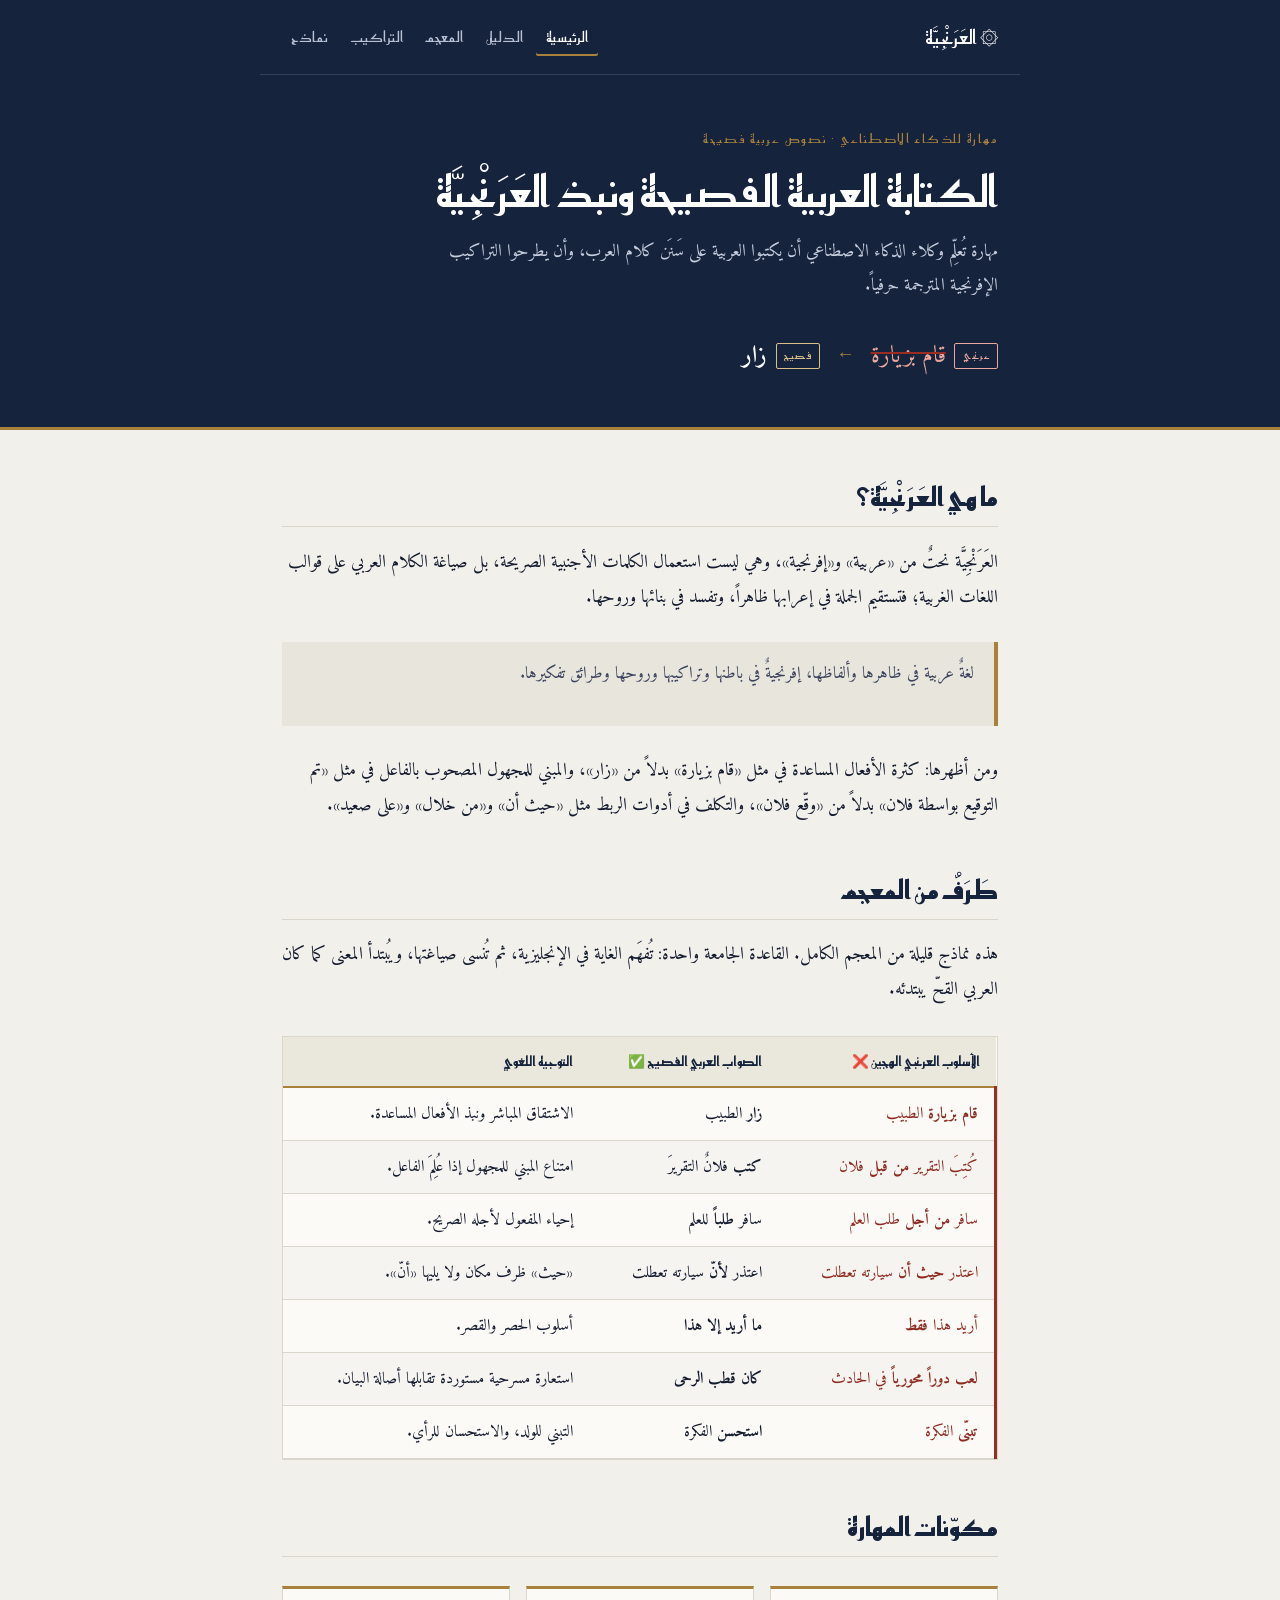
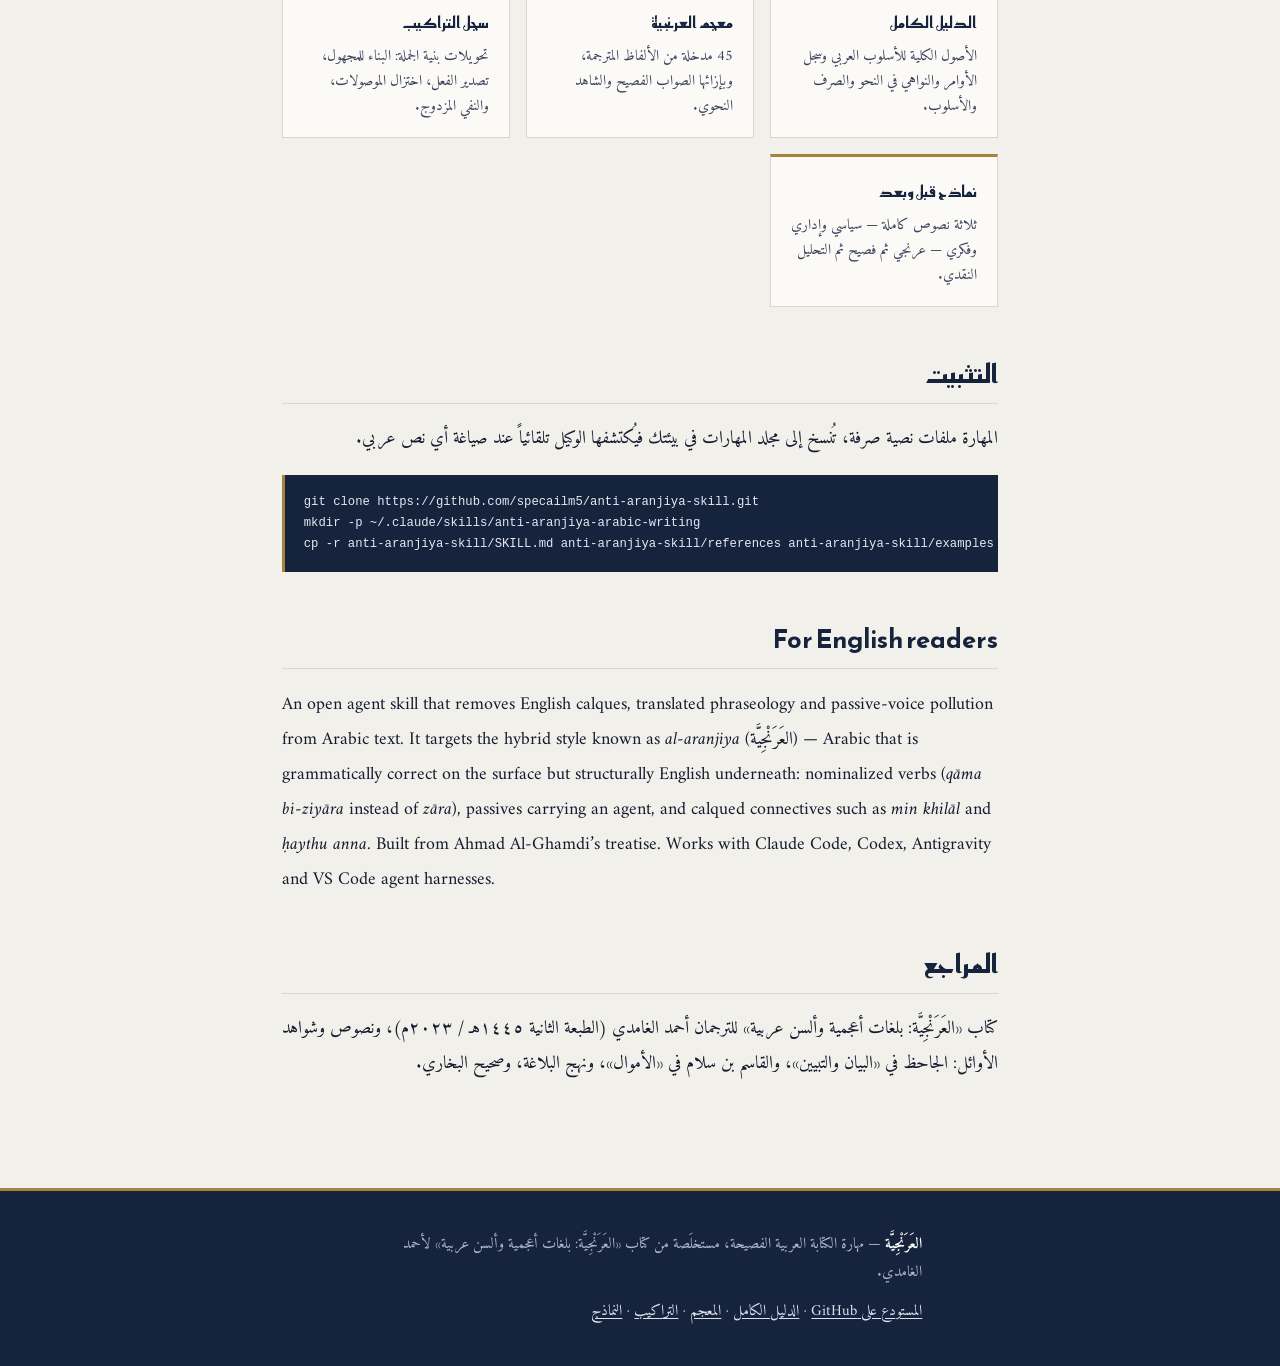
==== docs/index.html @ 6b15a84c "feat: add GitHub Pages reference site under docs/ for search discovery Adds index, guide, vocabulary" ====
<!DOCTYPE html>
<html lang="ar" dir="rtl">
<head>
<meta charset="utf-8">
<meta name="viewport" content="width=device-width, initial-scale=1">
<title>العرنجية: مهارة الكتابة العربية الفصيحة | Arabic Writing Skill</title>
<meta name="description" content="مهارة ذكاء اصطناعي تنقّي العربية من العرنجية: «قام بزيارة» ← «زار»، و«تم التوقيع بواسطة» ← «وقّع». Arabic writing skill that removes English calques from Arabic text.">
<link rel="canonical" href="https://specailm5.github.io/anti-aranjiya-skill/">
<meta name="robots" content="index,follow,max-snippet:-1,max-image-preview:large">
<meta name="author" content="Saif hassan">
<meta property="og:type" content="article">
<meta property="og:site_name" content="العَرَنْجِيَّة — مهارة الكتابة العربية الفصيحة">
<meta property="og:locale" content="ar_AR">
<meta property="og:title" content="العرنجية: مهارة الكتابة العربية الفصيحة | Arabic Writing Skill">
<meta property="og:description" content="مهارة ذكاء اصطناعي تنقّي العربية من العرنجية: «قام بزيارة» ← «زار»، و«تم التوقيع بواسطة» ← «وقّع». Arabic writing skill that removes English calques from Arabic text.">
<meta property="og:url" content="https://specailm5.github.io/anti-aranjiya-skill/">
<meta name="twitter:card" content="summary">
<meta name="twitter:title" content="العرنجية: مهارة الكتابة العربية الفصيحة | Arabic Writing Skill">
<meta name="twitter:description" content="مهارة ذكاء اصطناعي تنقّي العربية من العرنجية: «قام بزيارة» ← «زار»، و«تم التوقيع بواسطة» ← «وقّع». Arabic writing skill that removes English calques from Arabic text.">
<link rel="icon" href="favicon.svg" type="image/svg+xml">
<link rel="preconnect" href="https://fonts.googleapis.com">
<link rel="preconnect" href="https://fonts.gstatic.com" crossorigin>
<link rel="stylesheet" href="https://fonts.googleapis.com/css2?family=Amiri:ital,wght@0,400;0,700;1,400&family=Reem+Kufi:wght@400;600&display=swap">
<link rel="stylesheet" href="style.css">
<script type="application/ld+json">{"@context":"https://schema.org","@graph":[{"@type":"WebSite","@id":"https://specailm5.github.io/anti-aranjiya-skill/#site","url":"https://specailm5.github.io/anti-aranjiya-skill/","name":"العَرَنْجِيَّة — مهارة الكتابة العربية الفصيحة","inLanguage":"ar","description":"مهارة للذكاء الاصطناعي تنقّي النص العربي من التراكيب الإفرنجية المترجمة (العرنجية)."},{"@type":"SoftwareApplication","@id":"https://specailm5.github.io/anti-aranjiya-skill/#app","name":"anti-aranjiya-arabic-writing","applicationCategory":"DeveloperApplication","operatingSystem":"Windows, macOS, Linux","url":"https://github.com/specailm5/anti-aranjiya-skill","codeRepository":"https://github.com/specailm5/anti-aranjiya-skill","inLanguage":["ar","en"],"description":"Agent skill for authentic Arabic writing: removes English calques, translated phraseology and passive-voice pollution from Arabic text.","offers":{"@type":"Offer","price":"0","priceCurrency":"USD"},"keywords":"العربية الفصيحة, العرنجية, Arabic writing, calque, translation, Claude skill, Codex, Antigravity"}]}</script>
</head>
<body>
<a class="skip" href="#main">تخطَّ إلى المتن</a>
<header class="top">
<div class="wrap bar">
<a class="brand" href="index.html">۞ العَرَنْجِيَّة</a>
<nav>
<a href="index.html" aria-current="page">الرئيسية</a>
<a href="guide.html">الدليل</a>
<a href="vocabulary.html">المعجم</a>
<a href="stylistic-patterns.html">التراكيب</a>
<a href="before-after.html">نماذج</a>
</nav>
</div>
<div class="wrap hero">
<p class="eyebrow">مهارة للذكاء الاصطناعي · نصوص عربية فصيحة</p>
<h1>الكتابة العربية الفصيحة ونبذ العَرَنْجِيَّة</h1>
<p class="lede">مهارة تُعلِّم وكلاء الذكاء الاصطناعي أن يكتبوا العربية على سَنَن كلام العرب، وأن يطرحوا التراكيب الإفرنجية المترجمة حرفياً.</p>
<div class="pair"><span class="side"><span class="tag tag-bad">عرنجي</span><del>قام بزيارة</del></span><span class="arrow" aria-hidden="true">←</span><span class="side"><span class="tag tag-good">فصيح</span><ins>زار</ins></span></div>
</div>
</header>
<main id="main">
<div class="wrap">
<div class="prose">
<h2>ما هي العَرَنْجِيَّة؟</h2>
<p>العَرَنْجِيَّة نحتٌ من «عربية» و«إفرنجية»، وهي ليست استعمال الكلمات الأجنبية الصريحة، بل صياغة الكلام العربي على قوالب اللغات الغربية؛ فتستقيم الجملة في إعرابها ظاهراً، وتفسد في بنائها وروحها.</p>
<blockquote><p>لغةٌ عربية في ظاهرها وألفاظها، إفرنجيةٌ في باطنها وتراكيبها وروحها وطرائق تفكيرها.</p></blockquote>
<p>ومن أظهرها: كثرة الأفعال المساعدة في مثل «قام بزيارة» بدلاً من «زار»، والمبني للمجهول المصحوب بالفاعل في مثل «تم التوقيع بواسطة فلان» بدلاً من «وقّع فلان»، والتكلف في أدوات الربط مثل «حيث أن» و«من خلال» و«على صعيد».</p>
<h2>طَرَفٌ من المعجم</h2>
<p>هذه نماذج قليلة من المعجم الكامل. القاعدة الجامعة واحدة: تُفهَم الغاية في الإنجليزية، ثم تُنسى صياغتها، ويُبتدأ المعنى كما كان العربي القحّ يبتدئه.</p>
<div class="tw t-wrong"><table><thead><tr><th>الأسلوب العرنجي الهجين ❌</th><th>الصواب العربي الفصيح ✅</th><th>التوجيه اللغوي</th></tr></thead><tbody><tr><td><strong>قام بزيارة</strong> الطبيب</td><td><strong>زار</strong> الطبيب</td><td>الاشتقاق المباشر ونبذ الأفعال المساعدة.</td></tr><tr><td>كُتِبَ التقرير <strong>من قبل</strong> فلان</td><td><strong>كتب</strong> فلانٌ التقريرَ</td><td>امتناع المبني للمجهول إذا عُلِمَ الفاعل.</td></tr><tr><td>سافر <strong>من أجل</strong> طلب العلم</td><td>سافر <strong>طلباً</strong> للعلم</td><td>إحياء المفعول لأجله الصريح.</td></tr><tr><td>اعتذر <strong>حيث أن</strong> سيارته تعطلت</td><td>اعتذر <strong>لأنّ</strong> سيارته تعطلت</td><td>«حيث» ظرف مكان ولا يليها «أنّ».</td></tr><tr><td>أريد هذا <strong>فقط</strong></td><td><strong>ما أريد إلا هذا</strong></td><td>أسلوب الحصر والقصر.</td></tr><tr><td><strong>لعب دوراً محورياً</strong> في الحادث</td><td><strong>كان قطب الرحى</strong></td><td>استعارة مسرحية مستوردة تقابلها أصالة البيان.</td></tr><tr><td><strong>تبنّى</strong> الفكرة</td><td><strong>استحسن</strong> الفكرة</td><td>التبني للولد، والاستحسان للرأي.</td></tr></tbody></table></div>
<h2>مكوّنات المهارة</h2>
<div class="cards">
<a class="card" href="guide.html"><h3>الدليل الكامل</h3><p>الأصول الكلية للأسلوب العربي وسجل الأوامر والنواهي في النحو والصرف والأسلوب.</p></a>
<a class="card" href="vocabulary.html"><h3>معجم العرنجية</h3><p>45 مدخلة من الألفاظ المترجمة، وبإزائها الصواب الفصيح والشاهد النحوي.</p></a>
<a class="card" href="stylistic-patterns.html"><h3>سجل التراكيب</h3><p>تحويلات بنية الجملة: البناء للمجهول، تصدير الفعل، اختزال الموصولات، والنفي المزدوج.</p></a>
<a class="card" href="before-after.html"><h3>نماذج قبل وبعد</h3><p>ثلاثة نصوص كاملة — سياسي وإداري وفكري — عرنجي ثم فصيح ثم التحليل النقدي.</p></a>
</div>
<h2>التثبيت</h2>
<p>المهارة ملفات نصية صرفة، تُنسخ إلى مجلد المهارات في بيئتك فيُكتشفها الوكيل تلقائياً عند صياغة أي نص عربي.</p>
<pre><code>git clone https://github.com/specailm5/anti-aranjiya-skill.git
mkdir -p ~/.claude/skills/anti-aranjiya-arabic-writing
cp -r anti-aranjiya-skill/SKILL.md anti-aranjiya-skill/references anti-aranjiya-skill/examples ~/.claude/skills/anti-aranjiya-arabic-writing/</code></pre>
<h2>For English readers</h2>
<p class="en">An open agent skill that removes English calques, translated phraseology and passive-voice pollution from Arabic text. It targets the hybrid style known as <em>al-aranjiya</em> (العَرَنْجِيَّة) — Arabic that is grammatically correct on the surface but structurally English underneath: nominalized verbs (<em>qāma bi-ziyāra</em> instead of <em>zāra</em>), passives carrying an agent, and calqued connectives such as <em>min khilāl</em> and <em>ḥaythu anna</em>. Built from Ahmad Al-Ghamdi’s treatise. Works with Claude Code, Codex, Antigravity and VS Code agent harnesses.</p>
<h2>المراجع</h2>
<p>كتاب «العَرَنْجِيَّة: بلغات أعجمية وألسن عربية» للترجمان أحمد الغامدي (الطبعة الثانية ١٤٤٥هـ / ٢٠٢٣م)، ونصوص وشواهد الأوائل: الجاحظ في «البيان والتبيين»، والقاسم بن سلام في «الأموال»، ونهج البلاغة، وصحيح البخاري.</p>
</div>
</div>
</main>
<footer>
<div class="wrap foot">
<p><strong>العَرَنْجِيَّة</strong> — مهارة الكتابة العربية الفصيحة، مستخلَصة من كتاب «العَرَنْجِيَّة: بلغات أعجمية وألسن عربية» لأحمد الغامدي.</p>
<p><a href="https://github.com/specailm5/anti-aranjiya-skill">المستودع على GitHub</a> · <a href="guide.html">الدليل الكامل</a> · <a href="vocabulary.html">المعجم</a> · <a href="stylistic-patterns.html">التراكيب</a> · <a href="before-after.html">النماذج</a></p>
</div>
</footer>
</body>
</html>
---- docs/style.css ----
:root{--ink:#141B2E;--ink2:#39415C;--paper:#F1F0EB;--card:#FBFAF6;--lapis:#16233D;--rubric:#9B2C22;--gold:#A8823C;--rule:#D9D6CB}
*,*::before,*::after{box-sizing:border-box}
html{-webkit-text-size-adjust:100%;scroll-behavior:smooth}
body{margin:0;background:var(--paper);color:var(--ink);font-family:'Amiri','Noto Naskh Arabic','Traditional Arabic',Georgia,serif;font-size:1.125rem;line-height:1.95}
.wrap{max-width:76ch;margin:0 auto;padding:0 1.35rem}
.top{background:var(--lapis);color:#E9ECF3;border-bottom:3px solid var(--gold)}
.bar{display:flex;align-items:center;justify-content:space-between;gap:1rem;flex-wrap:wrap;padding-top:1.15rem;padding-bottom:1.15rem;border-bottom:1px solid rgba(233,236,243,.14)}
.brand{font-family:'Reem Kufi',system-ui,sans-serif;font-size:1.2rem;color:#fff;text-decoration:none}
.bar nav{display:flex;gap:.15rem;flex-wrap:wrap}
.bar nav a{font-family:'Reem Kufi',system-ui,sans-serif;font-size:.9rem;color:#B9C1D4;text-decoration:none;padding:.3rem .6rem;border-radius:2px}
.bar nav a:hover{color:#fff;background:rgba(255,255,255,.09)}
.bar nav a[aria-current=page]{color:#fff;box-shadow:inset 0 -2px 0 var(--gold)}
.hero{padding:3.2rem 1.35rem 3rem}
.eyebrow{font-family:'Reem Kufi',system-ui,sans-serif;font-size:.78rem;letter-spacing:.14em;color:var(--gold);margin:0 0 .7rem;text-transform:uppercase}
.hero h1{font-family:'Reem Kufi',system-ui,sans-serif;font-size:clamp(1.7rem,4.4vw,2.7rem);line-height:1.4;margin:0 0 .8rem;color:#fff;font-weight:600}
.lede{font-size:1.1rem;color:#C6CDDD;margin:0;max-width:62ch;line-height:1.9}
.pair{display:flex;align-items:center;gap:1rem;flex-wrap:wrap;margin-top:1.9rem;font-size:clamp(1.15rem,2.6vw,1.5rem)}
.pair .side{display:inline-flex;align-items:center;gap:.55rem}
.pair del{color:#E9A79E;text-decoration-color:var(--rubric);text-decoration-thickness:2px}
.pair ins{color:#fff;font-weight:700;text-decoration:none}
.pair .arrow{color:var(--gold);font-size:1.15rem}
.tag{font-family:'Reem Kufi',system-ui,sans-serif;font-size:.64rem;letter-spacing:.09em;padding:.12rem .45rem;border:1px solid currentColor;border-radius:2px}
.tag-bad{color:#E9A79E}.tag-good{color:#D8C08A}
main{padding:3rem 0 1rem}
.prose h2,.titles h2{font-family:'Reem Kufi',system-ui,sans-serif;font-size:clamp(1.3rem,3vw,1.6rem);line-height:1.55;color:var(--lapis);margin:3rem 0 1.1rem;padding-bottom:.5rem;border-bottom:1px solid var(--rule)}
.prose h2:first-child{margin-top:0}
.prose h3{font-family:'Reem Kufi',system-ui,sans-serif;font-size:1.16rem;color:var(--lapis);margin:2.3rem 0 .7rem}
.prose h4{font-family:'Reem Kufi',system-ui,sans-serif;font-size:1rem;color:var(--ink2);margin:1.8rem 0 .5rem}
.prose p{margin:0 0 1.15rem}
.prose ul,.prose ol{margin:0 0 1.4rem;padding-inline-start:1.5rem}
.prose li{margin-bottom:.5rem}
blockquote{margin:1.7rem 0;padding:1rem 1.3rem;background:#E8E6DC;border-inline-start:4px solid var(--gold);color:var(--ink2);font-size:1.06rem}
blockquote p{margin:0}
.orn{display:flex;align-items:center;gap:1rem;color:var(--gold);margin:2.6rem 0;font-size:1.05rem}
.orn::before,.orn::after{content:'';height:1px;background:var(--rule);flex:1}
a{color:#1B3A6B;text-underline-offset:3px}a:hover{color:var(--rubric)}
.tw{overflow-x:auto;margin:1.8rem 0;border:1px solid var(--rule);background:var(--card)}
table{border-collapse:collapse;width:100%;font-size:1rem;line-height:1.75}
th{font-family:'Reem Kufi',system-ui,sans-serif;font-size:.84rem;font-weight:600;text-align:start;padding:.8rem 1rem;background:#EAE7DD;color:var(--lapis);border-bottom:2px solid var(--gold)}
td{padding:.75rem 1rem;border-bottom:1px solid var(--rule);vertical-align:top}
tbody tr:nth-child(even){background:rgba(20,27,46,.025)}
tbody td:first-child{border-inline-start:3px solid var(--rule)}
.t-wrong tbody td:first-child{color:#8E2A20;border-inline-start-color:var(--rubric)}
code{font-family:'Cascadia Mono',Consolas,'Courier New',monospace;font-size:.85em;background:#E7E4D9;padding:.08em .35em;border-radius:2px;direction:ltr;display:inline-block}
pre{background:var(--lapis);color:#E6E9F2;padding:1.1rem 1.2rem;overflow-x:auto;direction:ltr;text-align:left;border-inline-start:3px solid var(--gold);font-size:.9rem;line-height:1.7}
pre code{background:none;color:inherit;padding:0;display:block}
.cards{display:grid;grid-template-columns:repeat(auto-fit,minmax(215px,1fr));gap:1rem;margin:1.8rem 0}
.card{display:block;padding:1.15rem 1.25rem;background:var(--card);border:1px solid var(--rule);border-top:3px solid var(--gold);text-decoration:none;color:inherit;transition:transform .18s ease,box-shadow .18s ease}
.card:hover{transform:translateY(-2px);box-shadow:0 7px 20px rgba(20,27,46,.1);color:inherit}
.card h3{margin:0 0 .35rem;font-family:'Reem Kufi',system-ui,sans-serif;font-size:1rem;color:var(--lapis)}
.card p{margin:0;font-size:.92rem;color:var(--ink2);line-height:1.7}
.skip{position:absolute;inset-inline-start:-9999px}.skip:focus{inset-inline-start:1rem;top:.5rem;background:#fff;padding:.5rem .8rem;z-index:9}
.en{direction:ltr;text-align:left}
footer{background:var(--lapis);color:#AEB6C9;margin-top:4.5rem;padding:2.5rem 0;font-size:.95rem;border-top:3px solid var(--gold)}
footer strong{color:#fff}footer a{color:#DCE1EC}footer p{margin:0 0 .7rem;line-height:1.85}footer p:last-child{margin:0}
@media (prefers-reduced-motion:no-preference){.hero>*{animation:rise .55s cubic-bezier(.2,.7,.3,1) backwards}.hero>*:nth-child(2){animation-delay:.06s}.hero>*:nth-child(3){animation-delay:.12s}.hero>*:nth-child(4){animation-delay:.18s}}
@keyframes rise{from{opacity:0;transform:translateY(9px)}}
@media (max-width:640px){body{font-size:1.05rem}.hero{padding:2.3rem 1.35rem 2.2rem}table{font-size:.95rem}th,td{padding:.6rem .7rem}}
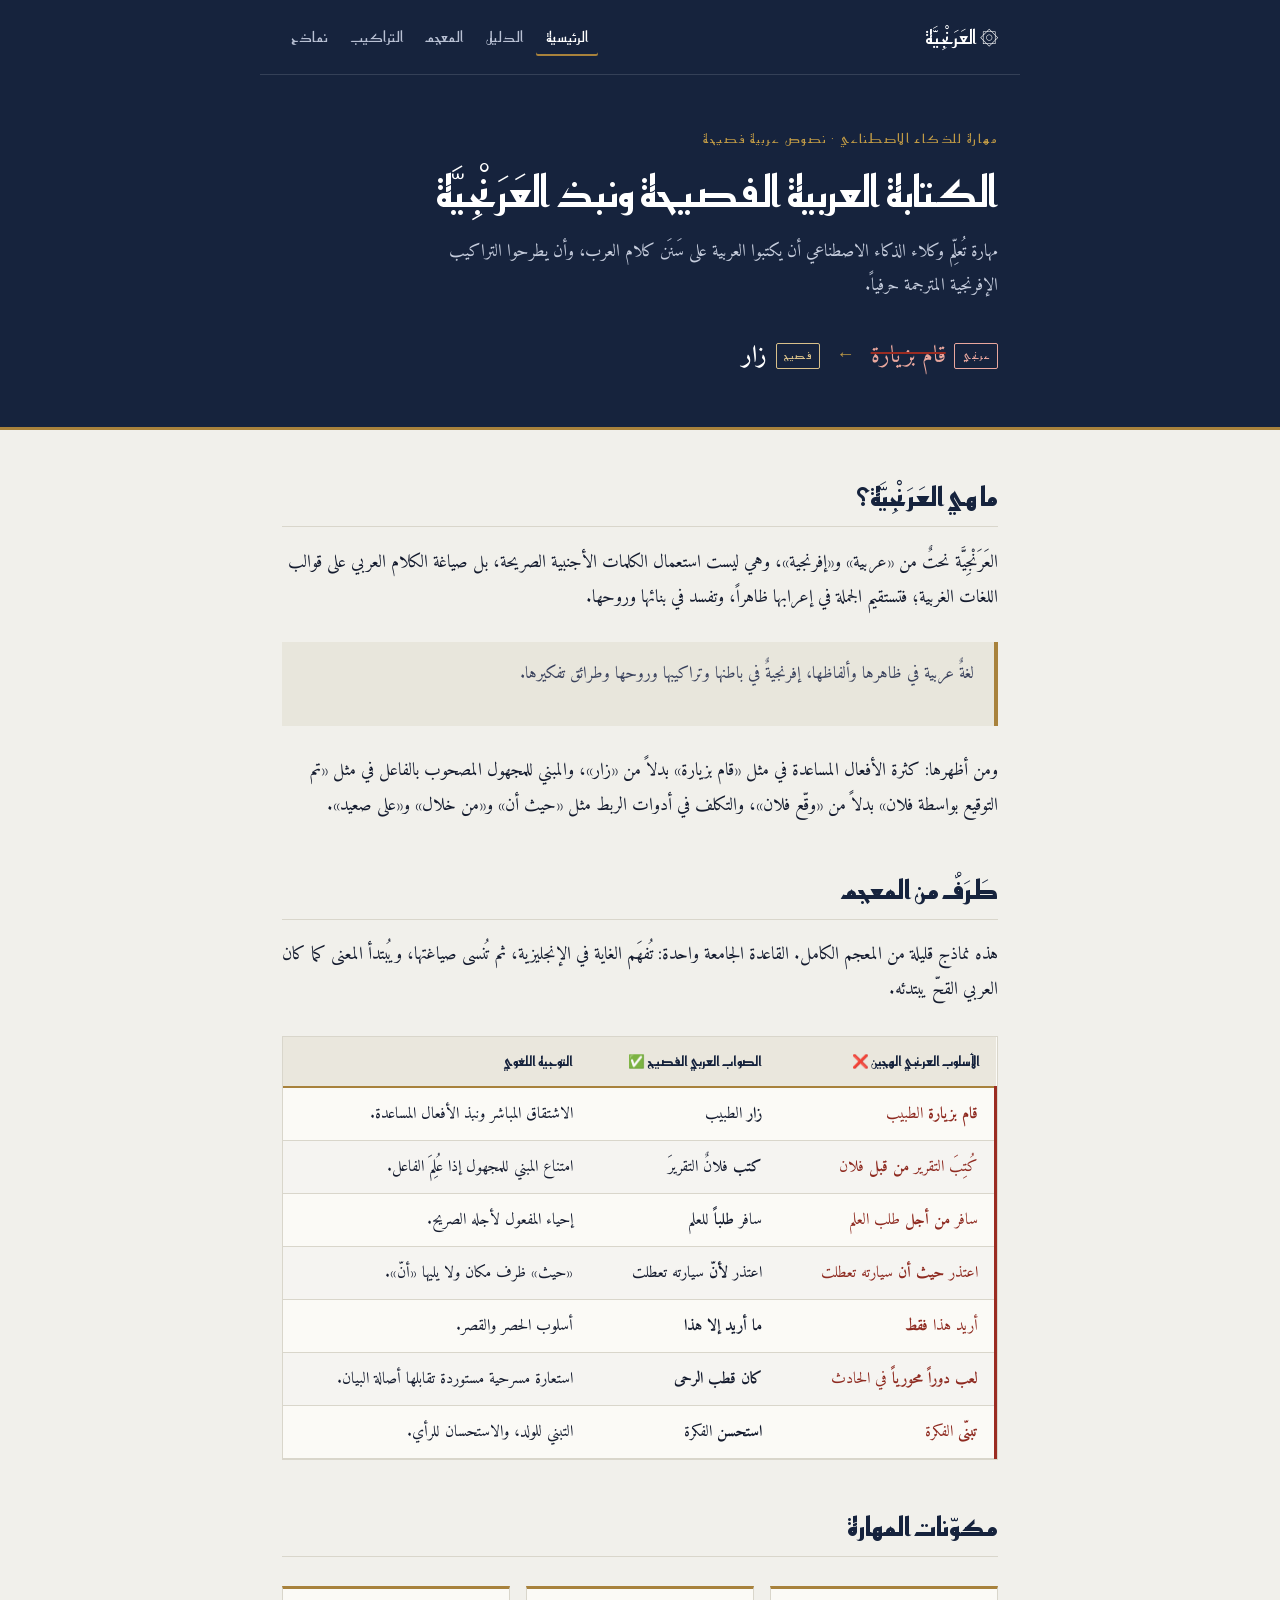
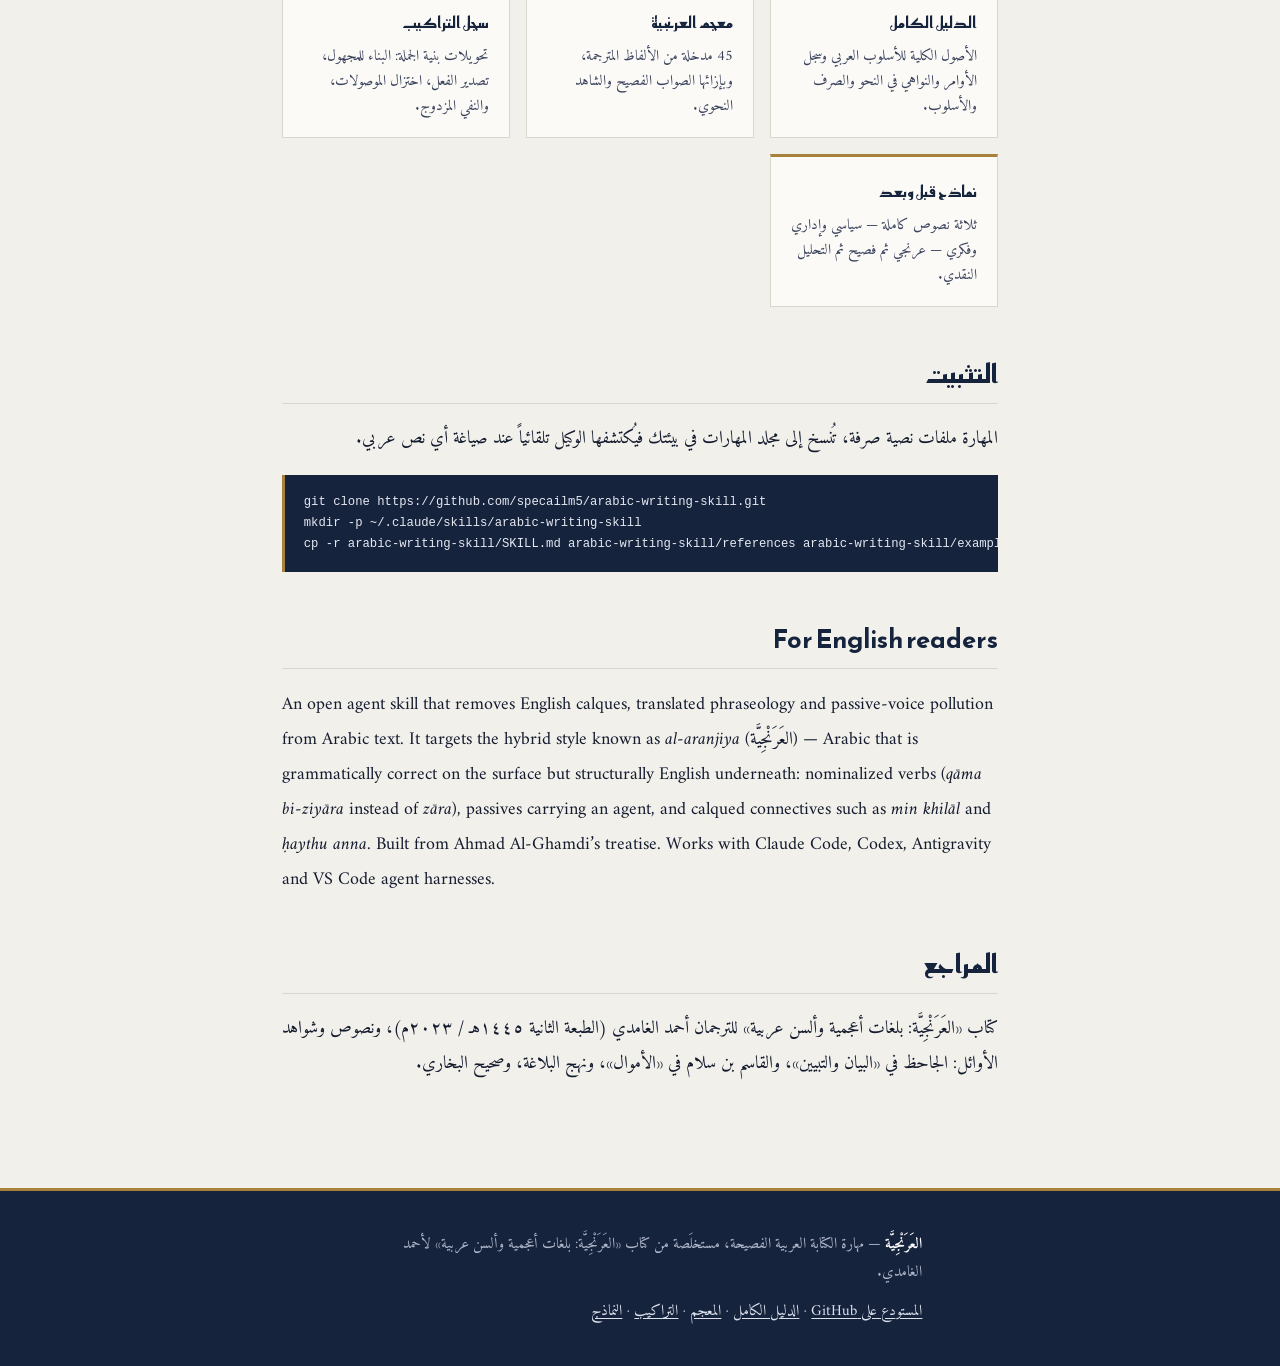
==== commit 173b6561: "chore: rename repo and skill to arabic-writing-skill Update skill identifier, folder names, install " ====
--- a/docs/index.html
+++ b/docs/index.html
@@ -5,7 +5,7 @@
 <meta name="viewport" content="width=device-width, initial-scale=1">
 <title>العرنجية: مهارة الكتابة العربية الفصيحة | Arabic Writing Skill</title>
 <meta name="description" content="مهارة ذكاء اصطناعي تنقّي العربية من العرنجية: «قام بزيارة» ← «زار»، و«تم التوقيع بواسطة» ← «وقّع». Arabic writing skill that removes English calques from Arabic text.">
-<link rel="canonical" href="https://specailm5.github.io/anti-aranjiya-skill/">
+<link rel="canonical" href="https://specailm5.github.io/arabic-writing-skill/">
 <meta name="robots" content="index,follow,max-snippet:-1,max-image-preview:large">
 <meta name="author" content="Saif hassan">
 <meta property="og:type" content="article">
@@ -13,16 +13,16 @@
 <meta property="og:locale" content="ar_AR">
 <meta property="og:title" content="العرنجية: مهارة الكتابة العربية الفصيحة | Arabic Writing Skill">
 <meta property="og:description" content="مهارة ذكاء اصطناعي تنقّي العربية من العرنجية: «قام بزيارة» ← «زار»، و«تم التوقيع بواسطة» ← «وقّع». Arabic writing skill that removes English calques from Arabic text.">
-<meta property="og:url" content="https://specailm5.github.io/anti-aranjiya-skill/">
+<meta property="og:url" content="https://specailm5.github.io/arabic-writing-skill/">
 <meta name="twitter:card" content="summary">
 <meta name="twitter:title" content="العرنجية: مهارة الكتابة العربية الفصيحة | Arabic Writing Skill">
 <meta name="twitter:description" content="مهارة ذكاء اصطناعي تنقّي العربية من العرنجية: «قام بزيارة» ← «زار»، و«تم التوقيع بواسطة» ← «وقّع». Arabic writing skill that removes English calques from Arabic text.">
 <link rel="icon" href="favicon.svg" type="image/svg+xml">
 <link rel="preconnect" href="https://fonts.googleapis.com">
 <link rel="preconnect" href="https://fonts.gstatic.com" crossorigin>
-<link rel="stylesheet" href="https://fonts.googleapis.com/css2?family=Amiri:ital,wght@0,400;0,700;1,400&family=Reem+Kufi:wght@400;600&display=swap">
+<link rel="stylesheet" href="https://fonts.googleapis.com/css2?family=Amiri:ital,wght@0,400;0,700;1,400&amp;family=Reem+Kufi:wght@400;600&amp;display=swap">
 <link rel="stylesheet" href="style.css">
-<script type="application/ld+json">{"@context":"https://schema.org","@graph":[{"@type":"WebSite","@id":"https://specailm5.github.io/anti-aranjiya-skill/#site","url":"https://specailm5.github.io/anti-aranjiya-skill/","name":"العَرَنْجِيَّة — مهارة الكتابة العربية الفصيحة","inLanguage":"ar","description":"مهارة للذكاء الاصطناعي تنقّي النص العربي من التراكيب الإفرنجية المترجمة (العرنجية)."},{"@type":"SoftwareApplication","@id":"https://specailm5.github.io/anti-aranjiya-skill/#app","name":"anti-aranjiya-arabic-writing","applicationCategory":"DeveloperApplication","operatingSystem":"Windows, macOS, Linux","url":"https://github.com/specailm5/anti-aranjiya-skill","codeRepository":"https://github.com/specailm5/anti-aranjiya-skill","inLanguage":["ar","en"],"description":"Agent skill for authentic Arabic writing: removes English calques, translated phraseology and passive-voice pollution from Arabic text.","offers":{"@type":"Offer","price":"0","priceCurrency":"USD"},"keywords":"العربية الفصيحة, العرنجية, Arabic writing, calque, translation, Claude skill, Codex, Antigravity"}]}</script>
+<script type="application/ld+json">{"@context":"https://schema.org","@graph":[{"@type":"WebSite","@id":"https://specailm5.github.io/arabic-writing-skill/#site","url":"https://specailm5.github.io/arabic-writing-skill/","name":"العَرَنْجِيَّة — مهارة الكتابة العربية الفصيحة","inLanguage":"ar","description":"مهارة للذكاء الاصطناعي تنقّي النص العربي من التراكيب الإفرنجية المترجمة (العرنجية)."},{"@type":"SoftwareApplication","@id":"https://specailm5.github.io/arabic-writing-skill/#app","name":"arabic-writing-skill","applicationCategory":"DeveloperApplication","operatingSystem":"Windows, macOS, Linux","url":"https://github.com/specailm5/arabic-writing-skill","codeRepository":"https://github.com/specailm5/arabic-writing-skill","inLanguage":["ar","en"],"description":"Agent skill for authentic Arabic writing: removes English calques, translated phraseology and passive-voice pollution from Arabic text.","offers":{"@type":"Offer","price":"0","priceCurrency":"USD"},"keywords":"العربية الفصيحة, العرنجية, Arabic writing, calque, translation, Claude skill, Codex, Antigravity"}]}</script>
 </head>
 <body>
 <a class="skip" href="#main">تخطَّ إلى المتن</a>
@@ -63,9 +63,9 @@
 </div>
 <h2>التثبيت</h2>
 <p>المهارة ملفات نصية صرفة، تُنسخ إلى مجلد المهارات في بيئتك فيُكتشفها الوكيل تلقائياً عند صياغة أي نص عربي.</p>
-<pre><code>git clone https://github.com/specailm5/anti-aranjiya-skill.git
-mkdir -p ~/.claude/skills/anti-aranjiya-arabic-writing
-cp -r anti-aranjiya-skill/SKILL.md anti-aranjiya-skill/references anti-aranjiya-skill/examples ~/.claude/skills/anti-aranjiya-arabic-writing/</code></pre>
+<pre><code>git clone https://github.com/specailm5/arabic-writing-skill.git
+mkdir -p ~/.claude/skills/arabic-writing-skill
+cp -r arabic-writing-skill/SKILL.md arabic-writing-skill/references arabic-writing-skill/examples ~/.claude/skills/arabic-writing-skill/</code></pre>
 <h2>For English readers</h2>
 <p class="en">An open agent skill that removes English calques, translated phraseology and passive-voice pollution from Arabic text. It targets the hybrid style known as <em>al-aranjiya</em> (العَرَنْجِيَّة) — Arabic that is grammatically correct on the surface but structurally English underneath: nominalized verbs (<em>qāma bi-ziyāra</em> instead of <em>zāra</em>), passives carrying an agent, and calqued connectives such as <em>min khilāl</em> and <em>ḥaythu anna</em>. Built from Ahmad Al-Ghamdi’s treatise. Works with Claude Code, Codex, Antigravity and VS Code agent harnesses.</p>
 <h2>المراجع</h2>
@@ -76,7 +76,7 @@
 <footer>
 <div class="wrap foot">
 <p><strong>العَرَنْجِيَّة</strong> — مهارة الكتابة العربية الفصيحة، مستخلَصة من كتاب «العَرَنْجِيَّة: بلغات أعجمية وألسن عربية» لأحمد الغامدي.</p>
-<p><a href="https://github.com/specailm5/anti-aranjiya-skill">المستودع على GitHub</a> · <a href="guide.html">الدليل الكامل</a> · <a href="vocabulary.html">المعجم</a> · <a href="stylistic-patterns.html">التراكيب</a> · <a href="before-after.html">النماذج</a></p>
+<p><a href="https://github.com/specailm5/arabic-writing-skill">المستودع على GitHub</a> · <a href="guide.html">الدليل الكامل</a> · <a href="vocabulary.html">المعجم</a> · <a href="stylistic-patterns.html">التراكيب</a> · <a href="before-after.html">النماذج</a></p>
 </div>
 </footer>
 </body>
--- a/docs/style.css
+++ b/docs/style.css
@@ -1,4 +1,4 @@
-:root{--ink:#141B2E;--ink2:#39415C;--paper:#F1F0EB;--card:#FBFAF6;--lapis:#16233D;--rubric:#9B2C22;--gold:#A8823C;--rule:#D9D6CB}
+:root{--ink:#141B2E;--ink2:#39415C;--paper:#F1F0EB;--card:#FBFAF6;--lapis:#16233D;--rubric:#9B2C22;--gold:#A8823C;--gold-ink:#C09A45;--rule:#D9D6CB}
 *,*::before,*::after{box-sizing:border-box}
 html{-webkit-text-size-adjust:100%;scroll-behavior:smooth}
 body{margin:0;background:var(--paper);color:var(--ink);font-family:'Amiri','Noto Naskh Arabic','Traditional Arabic',Georgia,serif;font-size:1.125rem;line-height:1.95}
@@ -11,14 +11,14 @@
 .bar nav a:hover{color:#fff;background:rgba(255,255,255,.09)}
 .bar nav a[aria-current=page]{color:#fff;box-shadow:inset 0 -2px 0 var(--gold)}
 .hero{padding:3.2rem 1.35rem 3rem}
-.eyebrow{font-family:'Reem Kufi',system-ui,sans-serif;font-size:.78rem;letter-spacing:.14em;color:var(--gold);margin:0 0 .7rem;text-transform:uppercase}
+.eyebrow{font-family:'Reem Kufi',system-ui,sans-serif;font-size:.78rem;letter-spacing:.14em;color:var(--gold-ink);margin:0 0 .7rem;text-transform:uppercase}
 .hero h1{font-family:'Reem Kufi',system-ui,sans-serif;font-size:clamp(1.7rem,4.4vw,2.7rem);line-height:1.4;margin:0 0 .8rem;color:#fff;font-weight:600}
 .lede{font-size:1.1rem;color:#C6CDDD;margin:0;max-width:62ch;line-height:1.9}
 .pair{display:flex;align-items:center;gap:1rem;flex-wrap:wrap;margin-top:1.9rem;font-size:clamp(1.15rem,2.6vw,1.5rem)}
 .pair .side{display:inline-flex;align-items:center;gap:.55rem}
 .pair del{color:#E9A79E;text-decoration-color:var(--rubric);text-decoration-thickness:2px}
 .pair ins{color:#fff;font-weight:700;text-decoration:none}
-.pair .arrow{color:var(--gold);font-size:1.15rem}
+.pair .arrow{color:var(--gold-ink);font-size:1.15rem}
 .tag{font-family:'Reem Kufi',system-ui,sans-serif;font-size:.64rem;letter-spacing:.09em;padding:.12rem .45rem;border:1px solid currentColor;border-radius:2px}
 .tag-bad{color:#E9A79E}.tag-good{color:#D8C08A}
 main{padding:3rem 0 1rem}
